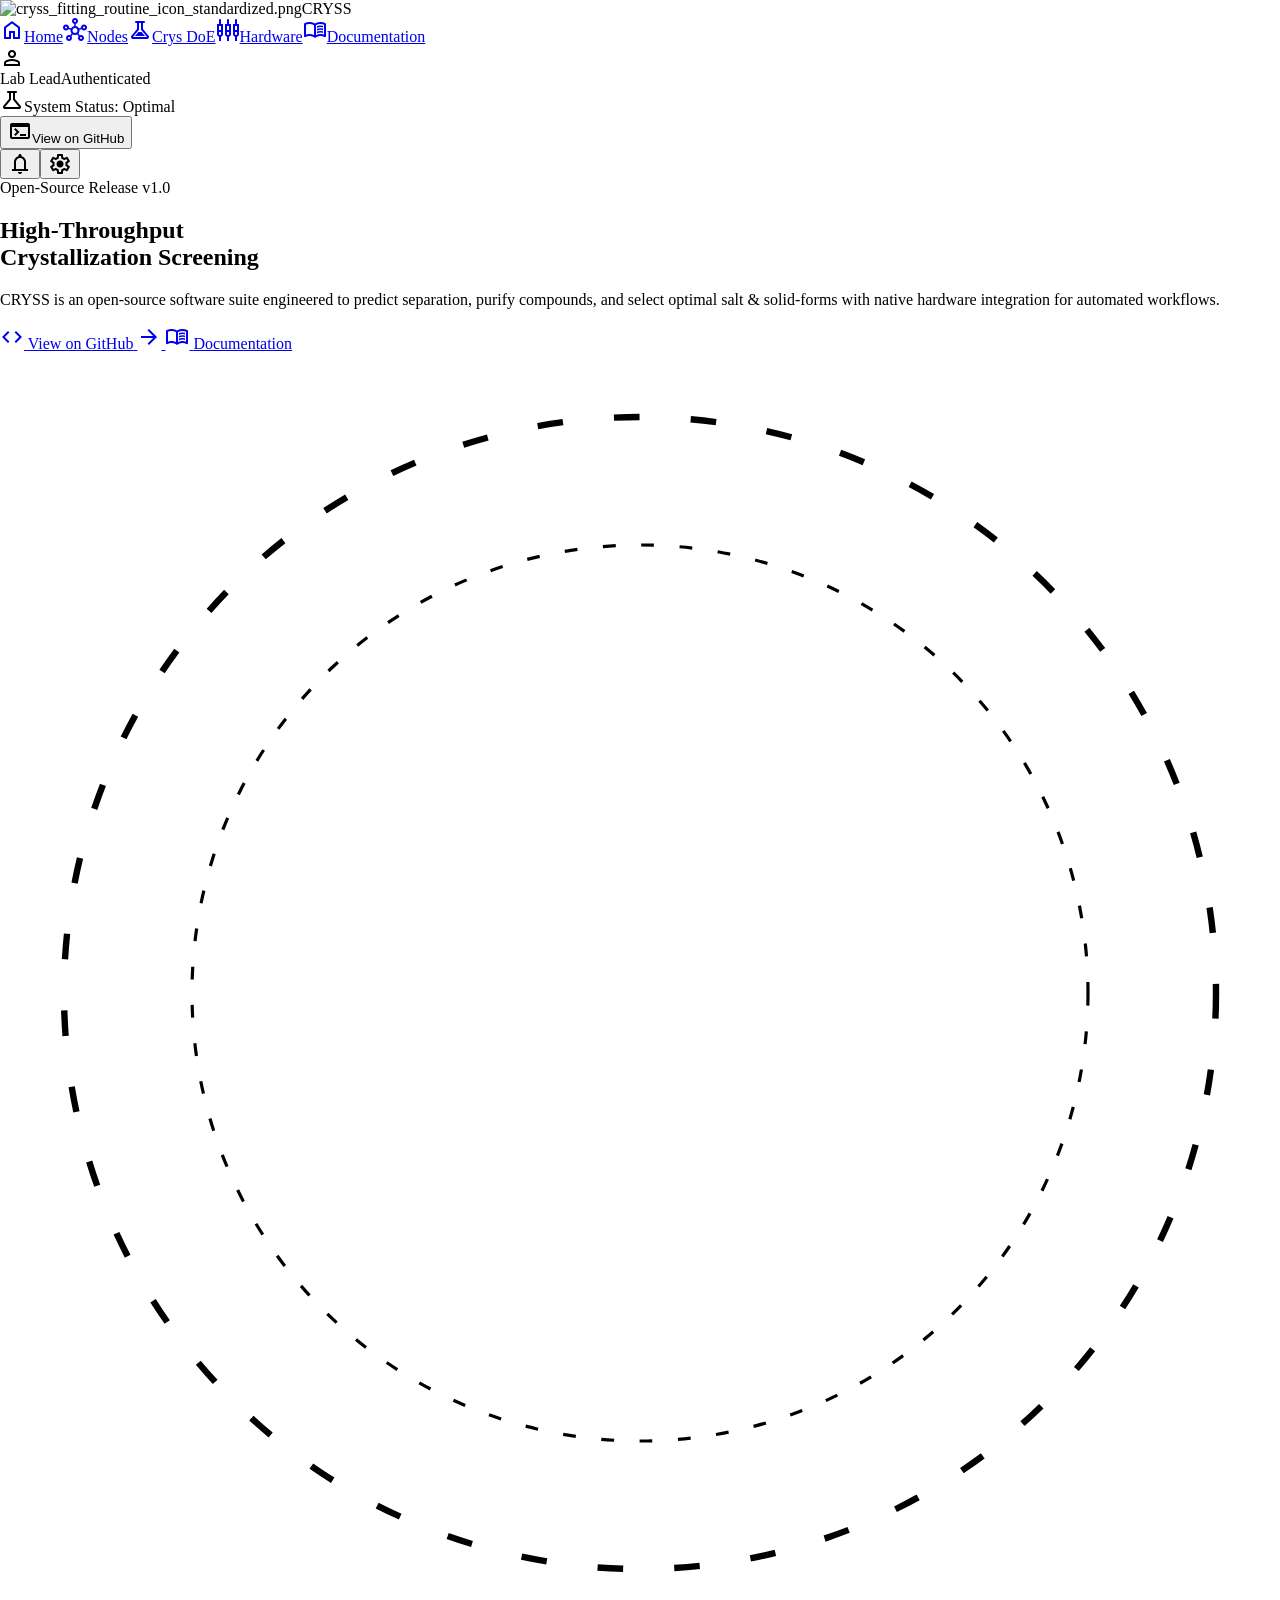
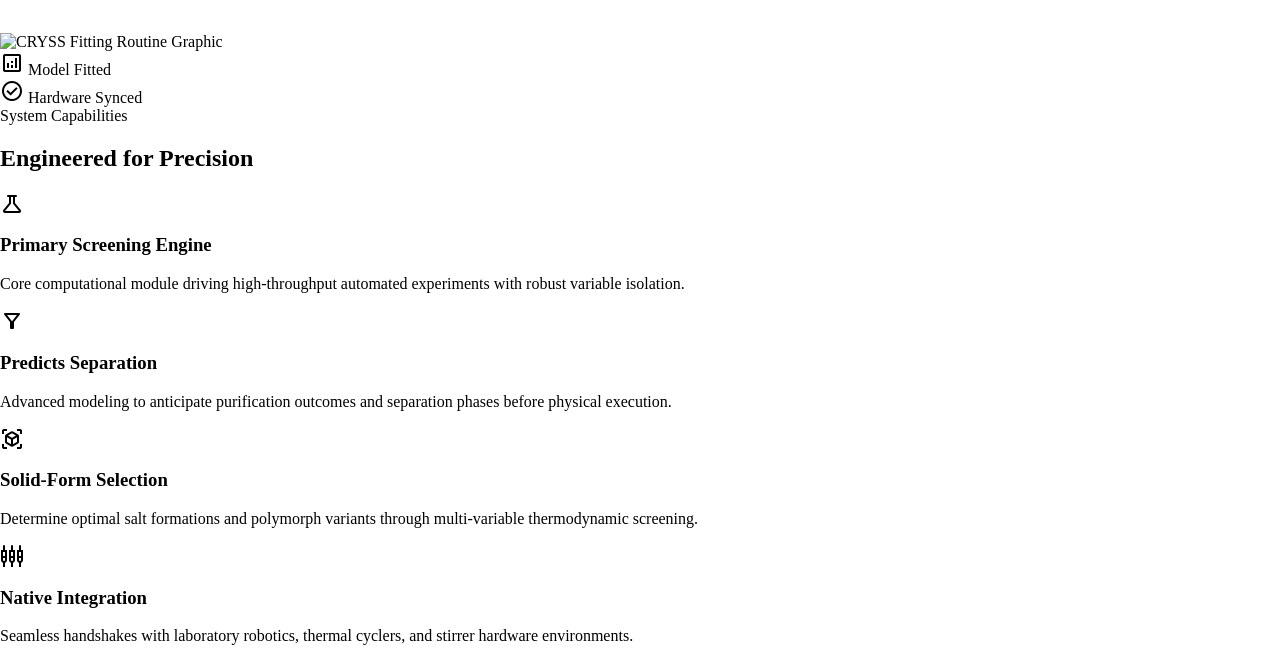
==== Index.html @ 3552c9a1 "Add files via upload" ====
<html lang="en"><head><meta charset="utf-8"/><meta content="width=device-width, initial-scale=1.0" name="viewport"/><link href="https://fonts.googleapis.com/css2?family=Inter:wght@400;600;700&amp;family=JetBrains+Mono:wght@600&amp;display=swap" rel="stylesheet"/><link href="https://fonts.googleapis.com/css2?family=Material+Symbols+Outlined:opsz,wght,FILL,GRAD@24,400,0,0" rel="stylesheet"/>
<link href="https://fonts.googleapis.com/css2?family=Material+Symbols+Outlined:wght,FILL@100..700,0..1&amp;display=swap" rel="stylesheet"/><style>@layer base{html,body{margin:0;padding:0;}body{overscroll-behavior:none;min-height:100vh;}main>:first-child{margin-top:0!important;}main>:last-child{margin-bottom:0!important;}}::-webkit-scrollbar{display:none;}</style><script src="https://cdn.tailwindcss.com"></script><script id="tailwind-config">tailwind.config={theme:{extend:{"colors":{"surface-container":"#eaeef2","primary-fixed-dim":"#93ccff","surface-bright":"#f6fafe","surface-dim":"#d6dade","on-secondary":"#ffffff","outline-variant":"#bfc7d2","surface-variant":"#dfe3e7","on-primary":"#ffffff","background":"#f6fafe","on-secondary-fixed":"#131b2e","on-tertiary-container":"#fffbff","primary":"#006194","on-secondary-container":"#5c647a","on-error-container":"#93000a","surface-tint":"#006398","inverse-surface":"#2c3134","hardware-active":"#22C55E","surface-container-lowest":"#ffffff","surface-white":"#FFFFFF","inverse-on-surface":"#edf1f5","error":"#ba1a1a","primary-fixed":"#cce5ff","on-surface-variant":"#3f4850","on-tertiary":"#ffffff","on-primary-container":"#fdfcff","on-tertiary-fixed":"#2f1500","secondary-fixed-dim":"#bec6e0","outline":"#707881","on-background":"#171c1f","data-ideal":"#0284C7","on-error":"#ffffff","surface-container-low":"#f0f4f8","border-subtle":"#CBD5S1","data-error":"#D97706","on-tertiary-fixed-variant":"#6e3900","on-primary-fixed-variant":"#004b73","surface-container-highest":"#dfe3e7","tertiary-fixed":"#ffdcc3","secondary":"#565e74","secondary-container":"#dae2fd","on-primary-fixed":"#001d31","primary-container":"#007bb9","inverse-primary":"#93ccff","on-surface":"#171c1f","tertiary-container":"#b15f00","tertiary-fixed-dim":"#ffb77d","surface-container-high":"#e4e9ed","on-secondary-fixed-variant":"#3f465c","secondary-fixed":"#dae2fd","surface":"#f6fafe","tertiary":"#8d4b00","error-container":"#ffdad6"},"borderRadius":{"DEFAULT":"0.25rem","lg":"0.5rem","xl":"0.75rem","full":"9999px"},"spacing":{"gutter":"1rem","margin-desktop":"2rem","density-comfy":"1.5rem","density-tight":"0.5rem","container-max":"1440px","margin-mobile":"1rem"},"fontFamily":{"label-caps":["JetBrains Mono"],"headline-lg-mobile":["Inter"],"data-table":["Inter"],"headline-xl":["Inter"],"headline-lg":["Inter"],"body-lg":["Inter"],"body-sm":["Inter"]},"fontSize":{"label-caps":["12px",{"lineHeight":"16px","letterSpacing":"0.05em","fontWeight":"600"}],"headline-lg-mobile":["20px",{"lineHeight":"28px","fontWeight":"600"}],"data-table":["13px",{"lineHeight":"18px","fontWeight":"400"}],"headline-xl":["36px",{"lineHeight":"44px","letterSpacing":"-0.02em","fontWeight":"700"}],"headline-lg":["24px",{"lineHeight":"32px","fontWeight":"600"}],"body-lg":["16px",{"lineHeight":"24px","fontWeight":"400"}],"body-sm":["14px",{"lineHeight":"20px","fontWeight":"400"}]}}}}</script></head><body class="bg-background font-body-lg text-on-background"><aside class="fixed left-0 top-0 h-full w-72 bg-surface-container-low z-50 flex flex-col border-r border-outline-variant shadow-sm"><div class="p-6 mb-4 flex items-center gap-3"><img alt="cryss_fitting_routine_icon_standardized.png" class="h-8 w-auto object-contain" src="https://lh3.googleusercontent.com/aida/[base64]"/><span class="font-headline-lg text-headline-lg tracking-tight text-primary">CRYSS</span></div><nav class="flex-1 px-4 space-y-1" data-active-classes="bg-primary-container text-on-primary-container font-semibold shadow-sm"><a aria-current="page" class="flex items-center px-4 py-3 rounded-lg transition-all group bg-primary-container text-on-primary-container font-semibold shadow-sm" data-path="home" href="#"><span class="material-symbols-outlined mr-3">home</span>Home</a><a class="flex items-center px-4 py-3 rounded-lg text-on-surface-variant hover:bg-surface-container-high hover:text-on-surface transition-all group" data-path="nodes" href="#"><span class="material-symbols-outlined mr-3">hub</span>Nodes</a><a class="flex items-center px-4 py-3 rounded-lg text-on-surface-variant hover:bg-surface-container-high hover:text-on-surface transition-all group" data-path="crys-doe" href="#"><span class="material-symbols-outlined mr-3">experiment</span>Crys DoE</a><a class="flex items-center px-4 py-3 rounded-lg text-on-surface-variant hover:bg-surface-container-high hover:text-on-surface transition-all group" data-path="hardware-integration" href="#"><span class="material-symbols-outlined mr-3">settings_input_component</span>Hardware</a><a class="flex items-center px-4 py-3 rounded-lg text-on-surface-variant hover:bg-surface-container-high hover:text-on-surface transition-all group" data-path="documentation" href="#"><span class="material-symbols-outlined mr-3">menu_book</span>Documentation</a></nav><div class="p-4 border-t border-outline-variant"><div class="bg-surface-container p-3 rounded-lg flex items-center gap-3"><div class="w-8 h-8 rounded-full bg-primary flex items-center justify-center"><span class="material-symbols-outlined text-on-primary text-[18px]">person</span></div><div class="flex flex-col"><span class="text-body-sm font-semibold text-on-surface">Lab Lead</span><span class="text-[10px] font-label-caps uppercase text-on-surface-variant">Authenticated</span></div></div></div></aside><div class="pl-72"><header class="fixed top-0 left-72 right-0 h-16 bg-surface/80 backdrop-blur-xl border-b border-outline-variant z-40 flex items-center justify-between px-8"><div class="flex items-center gap-2 text-on-surface-variant"><span class="material-symbols-outlined text-[20px]">science</span><span class="font-label-caps text-label-caps">System Status: Optimal</span></div><div class="flex items-center gap-4"><button class="flex items-center gap-2 px-4 py-2 rounded-full bg-surface-container-highest hover:bg-surface-container-high text-on-surface-variant transition-colors text-body-sm font-semibold"><span class="material-symbols-outlined text-[18px]">terminal</span>View on GitHub</button><div class="h-8 w-[1px] bg-outline-variant"></div><div class="flex gap-2"><button class="w-10 h-10 flex items-center justify-center rounded-lg hover:bg-surface-container-high transition-colors"><span class="material-symbols-outlined text-on-surface-variant">notifications</span></button><button class="w-10 h-10 flex items-center justify-center rounded-lg hover:bg-surface-container-high transition-colors"><span class="material-symbols-outlined text-on-surface-variant">settings</span></button></div></div></header><main class="relative pt-16 min-h-screen bg-background"><div class="flex flex-col w-full">
<!-- Hero Section -->
<section class="relative flex flex-col lg:flex-row items-center gap-12 px-8 lg:px-16 py-16 lg:py-24 z-10">
<!-- Decorative background elements -->
<div class="absolute top-0 right-0 w-1/2 h-full bg-gradient-to-bl from-primary-fixed-dim/20 to-transparent -z-10 blur-3xl pointer-events-none"></div>
<div class="absolute top-20 left-10 w-64 h-64 bg-secondary-fixed/30 rounded-full blur-3xl -z-10 pointer-events-none"></div>
<div class="flex-1 flex flex-col items-start max-w-2xl">
<div class="flex items-center gap-2 mb-6 bg-surface-container-high px-3 py-1.5 rounded-full shadow-sm">
<span class="w-2 h-2 rounded-full bg-hardware-active animate-pulse"></span>
<span class="font-label-caps text-label-caps text-on-surface-variant uppercase">Open-Source Release v1.0</span>
</div>
<h1 class="font-headline-xl text-[48px] leading-[56px] tracking-tight text-on-background mb-6">
        High-Throughput <br/>
<span class="text-primary">Crystallization Screening</span>
</h1>
<p class="font-body-lg text-body-lg text-on-surface-variant mb-10 max-w-xl">
        CRYSS is an open-source software suite engineered to predict separation, purify compounds, and select optimal salt &amp; solid-forms with native hardware integration for automated workflows.
      </p>
<div class="flex flex-wrap items-center gap-4">
<a class="flex items-center gap-2 bg-primary text-on-primary px-6 py-3 rounded-lg shadow-md hover:shadow-lg transition-all hover:-translate-y-0.5 group" href="https://github.com/idiocratease-Iggy/idiocratease-iggy.github.io/tree/root/cryss">
<span class="material-symbols-outlined text-[20px]">code</span>
<span class="font-label-caps text-label-caps">View on GitHub</span>
<span class="material-symbols-outlined text-[16px] opacity-0 group-hover:opacity-100 transition-opacity -ml-2 group-hover:ml-1">arrow_forward</span>
</a>
<a class="flex items-center gap-2 bg-surface-container-highest text-on-surface px-6 py-3 rounded-lg shadow-sm hover:bg-surface-container-high transition-colors" href="#">
<span class="material-symbols-outlined text-[20px]">menu_book</span>
<span class="font-label-caps text-label-caps">Documentation</span>
</a>
</div>
</div>
<!-- Hero Image / Graphic Showcase -->
<div class="flex-1 relative w-full max-w-lg mx-auto flex items-center justify-center group">
<!-- Rotating technical ring -->
<svg class="absolute inset-0 w-full h-full text-outline-variant/30 animate-[spin_60s_linear_infinite]" fill="none" viewbox="0 0 200 200">
<circle cx="100" cy="100" r="90" stroke="currentColor" stroke-dasharray="4 8" stroke-width="1"></circle>
<circle cx="100" cy="100" r="70" stroke="currentColor" stroke-dasharray="2 4" stroke-width="0.5"></circle>
</svg>
<div class="relative z-10 w-64 h-64 lg:w-80 lg:h-80 bg-surface-container-lowest rounded-full shadow-2xl flex items-center justify-center p-8 transition-transform duration-700 group-hover:scale-105">
<img alt="CRYSS Fitting Routine Graphic" class="w-full h-full object-contain" src="https://lh3.googleusercontent.com/aida-public/[base64]"/>
</div>
<!-- Floating data badges -->
<div class="absolute top-10 right-0 bg-surface-container-lowest shadow-md rounded-lg px-4 py-2 flex items-center gap-2 animate-[bounce_3s_infinite_ease-in-out]">
<span class="material-symbols-outlined text-primary text-[16px]">analytics</span>
<span class="font-label-caps text-[10px] text-on-surface">Model Fitted</span>
</div>
<div class="absolute bottom-10 left-0 bg-surface-container-lowest shadow-md rounded-lg px-4 py-2 flex items-center gap-2 animate-[bounce_4s_infinite_ease-in-out_reverse]">
<span class="material-symbols-outlined text-hardware-active text-[16px]">check_circle</span>
<span class="font-label-caps text-[10px] text-on-surface">Hardware Synced</span>
</div>
</div>
</section>
<!-- Features Grid -->
<section class="px-8 lg:px-16 py-16 bg-surface z-20 relative shadow-[0_-10px_40px_rgba(0,0,0,0.03)] -mt-8 rounded-t-3xl">
<div class="mb-12 flex flex-col items-start">
<span class="font-label-caps text-label-caps text-primary mb-2 tracking-widest uppercase">System Capabilities</span>
<h2 class="font-headline-lg text-headline-lg text-on-background">Engineered for Precision</h2>
</div>
<div class="grid grid-cols-1 md:grid-cols-2 lg:grid-cols-4 gap-6">
<!-- Feature 1 -->
<div class="bg-surface-container-lowest shadow-sm hover:shadow-md transition-shadow rounded-xl p-6 flex flex-col h-full group">
<div class="w-12 h-12 bg-primary-container text-on-primary-container rounded-lg flex items-center justify-center mb-6 group-hover:bg-primary group-hover:text-on-primary transition-colors">
<span class="material-symbols-outlined text-[24px]">science</span>
</div>
<h3 class="font-headline-lg-mobile text-headline-lg-mobile text-on-surface mb-3">Primary Screening Engine</h3>
<p class="font-body-sm text-body-sm text-on-surface-variant flex-grow">
          Core computational module driving high-throughput automated experiments with robust variable isolation.
        </p>
</div>
<!-- Feature 2 -->
<div class="bg-surface-container-lowest shadow-sm hover:shadow-md transition-shadow rounded-xl p-6 flex flex-col h-full group">
<div class="w-12 h-12 bg-primary-container text-on-primary-container rounded-lg flex items-center justify-center mb-6 group-hover:bg-primary group-hover:text-on-primary transition-colors">
<span class="material-symbols-outlined text-[24px]">filter_alt</span>
</div>
<h3 class="font-headline-lg-mobile text-headline-lg-mobile text-on-surface mb-3">Predicts Separation</h3>
<p class="font-body-sm text-body-sm text-on-surface-variant flex-grow">
          Advanced modeling to anticipate purification outcomes and separation phases before physical execution.
        </p>
</div>
<!-- Feature 3 -->
<div class="bg-surface-container-lowest shadow-sm hover:shadow-md transition-shadow rounded-xl p-6 flex flex-col h-full group">
<div class="w-12 h-12 bg-primary-container text-on-primary-container rounded-lg flex items-center justify-center mb-6 group-hover:bg-primary group-hover:text-on-primary transition-colors">
<span class="material-symbols-outlined text-[24px]">view_in_ar</span>
</div>
<h3 class="font-headline-lg-mobile text-headline-lg-mobile text-on-surface mb-3">Solid-Form Selection</h3>
<p class="font-body-sm text-body-sm text-on-surface-variant flex-grow">
          Determine optimal salt formations and polymorph variants through multi-variable thermodynamic screening.
        </p>
</div>
<!-- Feature 4 -->
<div class="bg-surface-container-lowest shadow-sm hover:shadow-md transition-shadow rounded-xl p-6 flex flex-col h-full group relative overflow-hidden">
<div class="absolute top-0 right-0 w-24 h-24 bg-hardware-active/10 rounded-bl-full -z-0"></div>
<div class="w-12 h-12 bg-primary-container text-on-primary-container rounded-lg flex items-center justify-center mb-6 relative z-10 group-hover:bg-primary group-hover:text-on-primary transition-colors">
<span class="material-symbols-outlined text-[24px]">settings_input_component</span>
</div>
<h3 class="font-headline-lg-mobile text-headline-lg-mobile text-on-surface mb-3 relative z-10">Native Integration</h3>
<p class="font-body-sm text-body-sm text-on-surface-variant flex-grow relative z-10">
          Seamless handshakes with laboratory robotics, thermal cyclers, and stirrer hardware environments.
        </p>
</div>
</div>
</section>
</div></main></div></body></html>
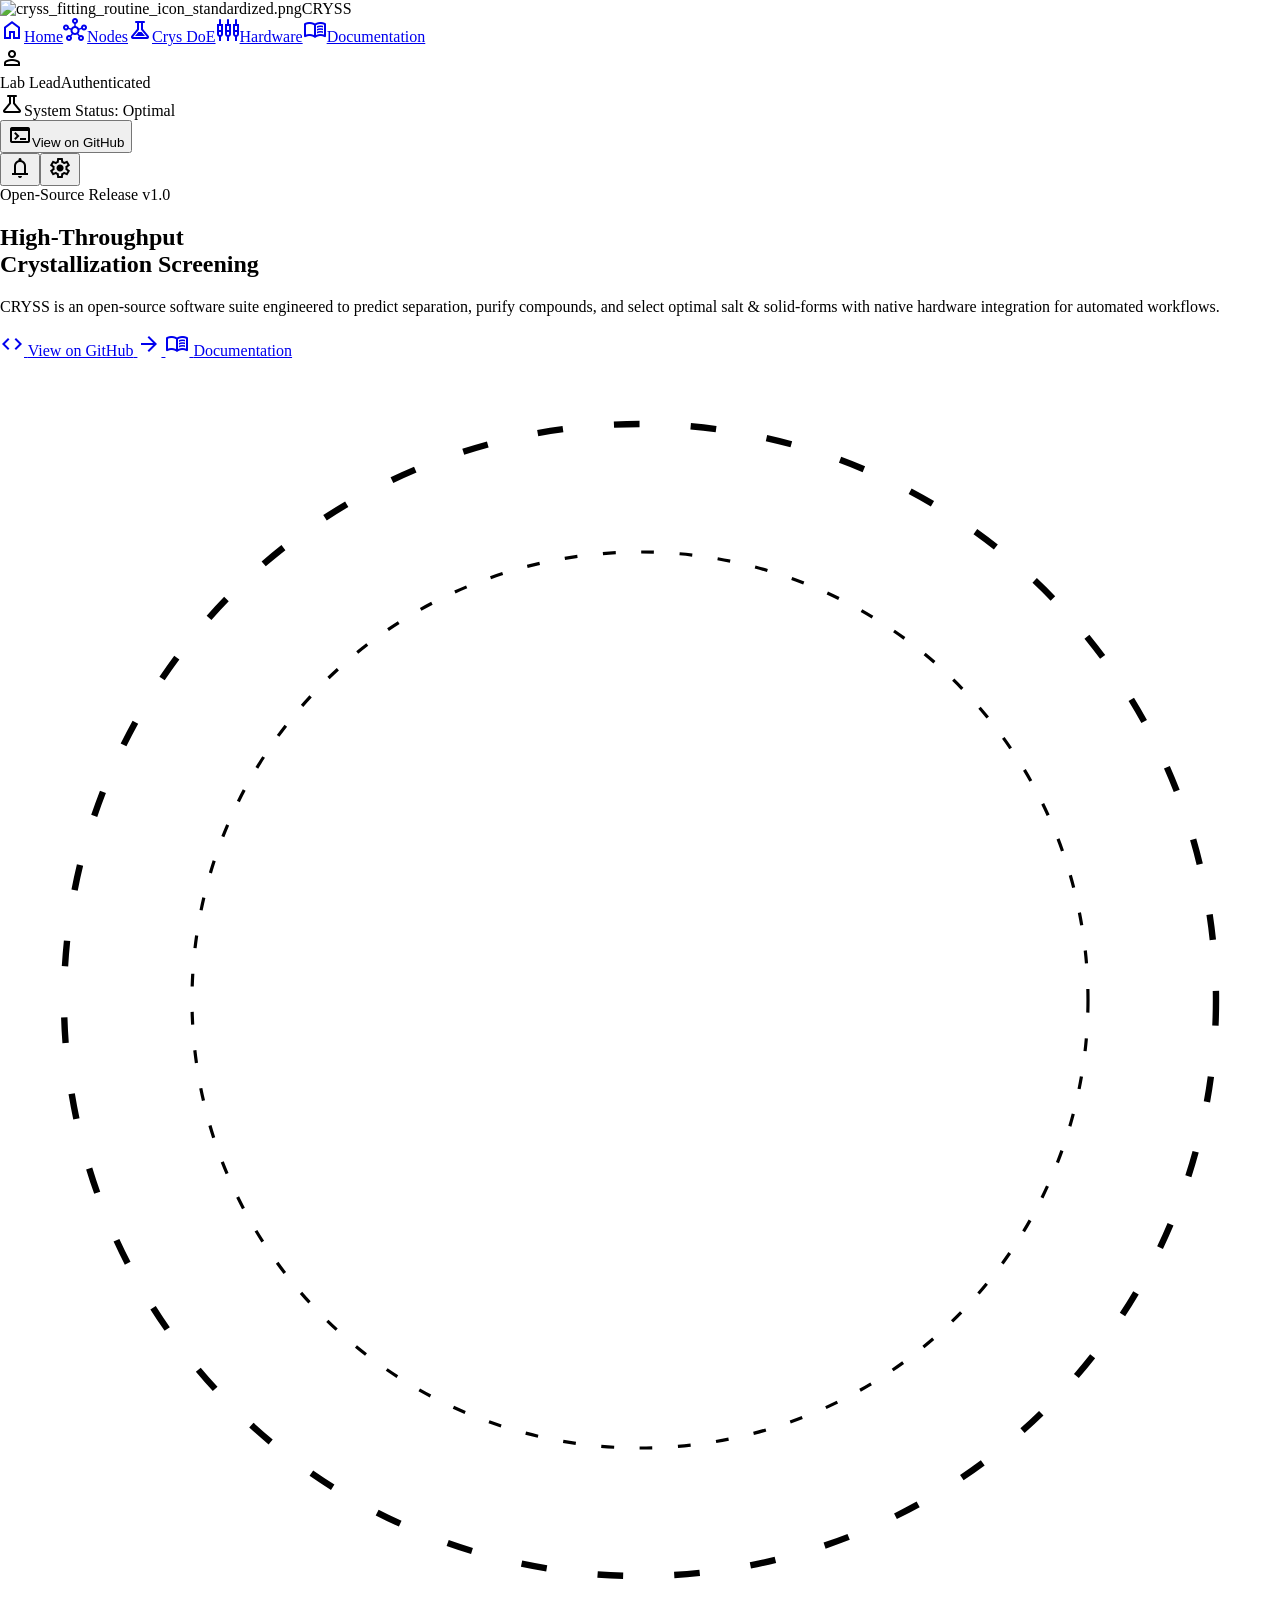
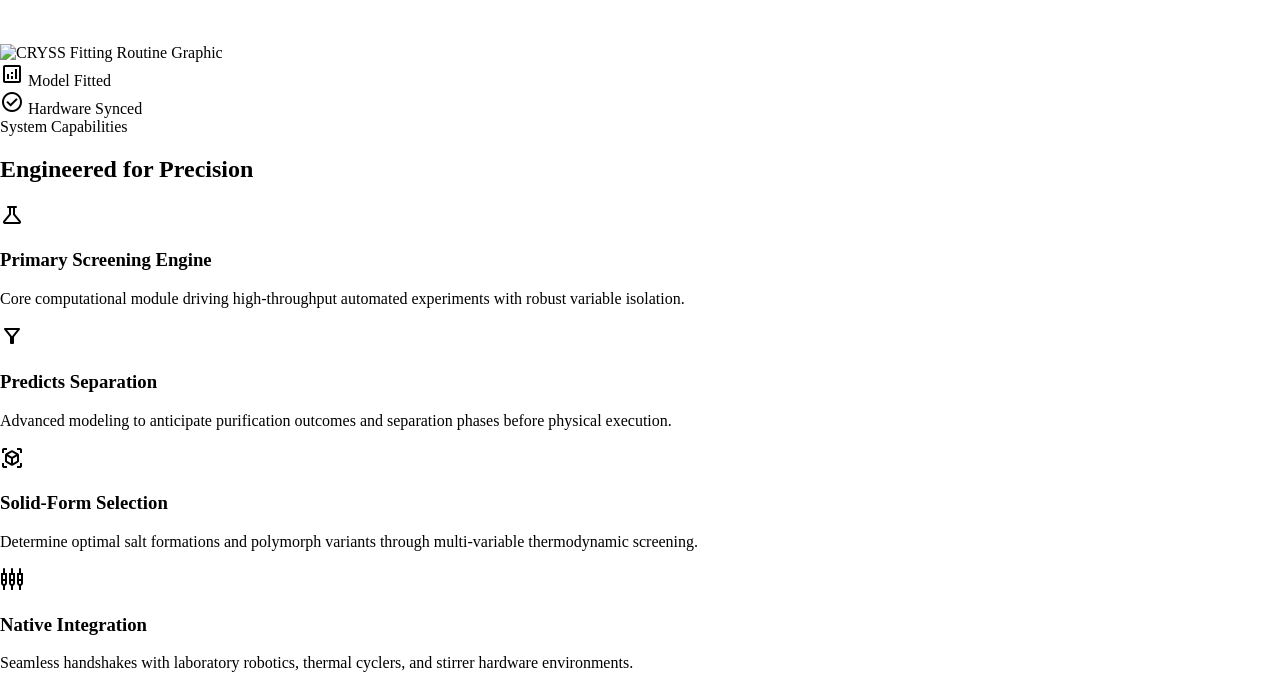
==== commit 635b27bc: "Update Index.html" ====
--- a/Index.html
+++ b/Index.html
@@ -1,5 +1,5 @@
-<html lang="en"><head><meta charset="utf-8"/><meta content="width=device-width, initial-scale=1.0" name="viewport"/><link href="https://fonts.googleapis.com/css2?family=Inter:wght@400;600;700&amp;family=JetBrains+Mono:wght@600&amp;display=swap" rel="stylesheet"/><link href="https://fonts.googleapis.com/css2?family=Material+Symbols+Outlined:opsz,wght,FILL,GRAD@24,400,0,0" rel="stylesheet"/>
-<link href="https://fonts.googleapis.com/css2?family=Material+Symbols+Outlined:wght,FILL@100..700,0..1&amp;display=swap" rel="stylesheet"/><style>@layer base{html,body{margin:0;padding:0;}body{overscroll-behavior:none;min-height:100vh;}main>:first-child{margin-top:0!important;}main>:last-child{margin-bottom:0!important;}}::-webkit-scrollbar{display:none;}</style><script src="https://cdn.tailwindcss.com"></script><script id="tailwind-config">tailwind.config={theme:{extend:{"colors":{"surface-container":"#eaeef2","primary-fixed-dim":"#93ccff","surface-bright":"#f6fafe","surface-dim":"#d6dade","on-secondary":"#ffffff","outline-variant":"#bfc7d2","surface-variant":"#dfe3e7","on-primary":"#ffffff","background":"#f6fafe","on-secondary-fixed":"#131b2e","on-tertiary-container":"#fffbff","primary":"#006194","on-secondary-container":"#5c647a","on-error-container":"#93000a","surface-tint":"#006398","inverse-surface":"#2c3134","hardware-active":"#22C55E","surface-container-lowest":"#ffffff","surface-white":"#FFFFFF","inverse-on-surface":"#edf1f5","error":"#ba1a1a","primary-fixed":"#cce5ff","on-surface-variant":"#3f4850","on-tertiary":"#ffffff","on-primary-container":"#fdfcff","on-tertiary-fixed":"#2f1500","secondary-fixed-dim":"#bec6e0","outline":"#707881","on-background":"#171c1f","data-ideal":"#0284C7","on-error":"#ffffff","surface-container-low":"#f0f4f8","border-subtle":"#CBD5S1","data-error":"#D97706","on-tertiary-fixed-variant":"#6e3900","on-primary-fixed-variant":"#004b73","surface-container-highest":"#dfe3e7","tertiary-fixed":"#ffdcc3","secondary":"#565e74","secondary-container":"#dae2fd","on-primary-fixed":"#001d31","primary-container":"#007bb9","inverse-primary":"#93ccff","on-surface":"#171c1f","tertiary-container":"#b15f00","tertiary-fixed-dim":"#ffb77d","surface-container-high":"#e4e9ed","on-secondary-fixed-variant":"#3f465c","secondary-fixed":"#dae2fd","surface":"#f6fafe","tertiary":"#8d4b00","error-container":"#ffdad6"},"borderRadius":{"DEFAULT":"0.25rem","lg":"0.5rem","xl":"0.75rem","full":"9999px"},"spacing":{"gutter":"1rem","margin-desktop":"2rem","density-comfy":"1.5rem","density-tight":"0.5rem","container-max":"1440px","margin-mobile":"1rem"},"fontFamily":{"label-caps":["JetBrains Mono"],"headline-lg-mobile":["Inter"],"data-table":["Inter"],"headline-xl":["Inter"],"headline-lg":["Inter"],"body-lg":["Inter"],"body-sm":["Inter"]},"fontSize":{"label-caps":["12px",{"lineHeight":"16px","letterSpacing":"0.05em","fontWeight":"600"}],"headline-lg-mobile":["20px",{"lineHeight":"28px","fontWeight":"600"}],"data-table":["13px",{"lineHeight":"18px","fontWeight":"400"}],"headline-xl":["36px",{"lineHeight":"44px","letterSpacing":"-0.02em","fontWeight":"700"}],"headline-lg":["24px",{"lineHeight":"32px","fontWeight":"600"}],"body-lg":["16px",{"lineHeight":"24px","fontWeight":"400"}],"body-sm":["14px",{"lineHeight":"20px","fontWeight":"400"}]}}}}</script></head><body class="bg-background font-body-lg text-on-background"><aside class="fixed left-0 top-0 h-full w-72 bg-surface-container-low z-50 flex flex-col border-r border-outline-variant shadow-sm"><div class="p-6 mb-4 flex items-center gap-3"><img alt="cryss_fitting_routine_icon_standardized.png" class="h-8 w-auto object-contain" src="https://lh3.googleusercontent.com/aida/[base64]"/><span class="font-headline-lg text-headline-lg tracking-tight text-primary">CRYSS</span></div><nav class="flex-1 px-4 space-y-1" data-active-classes="bg-primary-container text-on-primary-container font-semibold shadow-sm"><a aria-current="page" class="flex items-center px-4 py-3 rounded-lg transition-all group bg-primary-container text-on-primary-container font-semibold shadow-sm" data-path="home" href="#"><span class="material-symbols-outlined mr-3">home</span>Home</a><a class="flex items-center px-4 py-3 rounded-lg text-on-surface-variant hover:bg-surface-container-high hover:text-on-surface transition-all group" data-path="nodes" href="#"><span class="material-symbols-outlined mr-3">hub</span>Nodes</a><a class="flex items-center px-4 py-3 rounded-lg text-on-surface-variant hover:bg-surface-container-high hover:text-on-surface transition-all group" data-path="crys-doe" href="#"><span class="material-symbols-outlined mr-3">experiment</span>Crys DoE</a><a class="flex items-center px-4 py-3 rounded-lg text-on-surface-variant hover:bg-surface-container-high hover:text-on-surface transition-all group" data-path="hardware-integration" href="#"><span class="material-symbols-outlined mr-3">settings_input_component</span>Hardware</a><a class="flex items-center px-4 py-3 rounded-lg text-on-surface-variant hover:bg-surface-container-high hover:text-on-surface transition-all group" data-path="documentation" href="#"><span class="material-symbols-outlined mr-3">menu_book</span>Documentation</a></nav><div class="p-4 border-t border-outline-variant"><div class="bg-surface-container p-3 rounded-lg flex items-center gap-3"><div class="w-8 h-8 rounded-full bg-primary flex items-center justify-center"><span class="material-symbols-outlined text-on-primary text-[18px]">person</span></div><div class="flex flex-col"><span class="text-body-sm font-semibold text-on-surface">Lab Lead</span><span class="text-[10px] font-label-caps uppercase text-on-surface-variant">Authenticated</span></div></div></div></aside><div class="pl-72"><header class="fixed top-0 left-72 right-0 h-16 bg-surface/80 backdrop-blur-xl border-b border-outline-variant z-40 flex items-center justify-between px-8"><div class="flex items-center gap-2 text-on-surface-variant"><span class="material-symbols-outlined text-[20px]">science</span><span class="font-label-caps text-label-caps">System Status: Optimal</span></div><div class="flex items-center gap-4"><button class="flex items-center gap-2 px-4 py-2 rounded-full bg-surface-container-highest hover:bg-surface-container-high text-on-surface-variant transition-colors text-body-sm font-semibold"><span class="material-symbols-outlined text-[18px]">terminal</span>View on GitHub</button><div class="h-8 w-[1px] bg-outline-variant"></div><div class="flex gap-2"><button class="w-10 h-10 flex items-center justify-center rounded-lg hover:bg-surface-container-high transition-colors"><span class="material-symbols-outlined text-on-surface-variant">notifications</span></button><button class="w-10 h-10 flex items-center justify-center rounded-lg hover:bg-surface-container-high transition-colors"><span class="material-symbols-outlined text-on-surface-variant">settings</span></button></div></div></header><main class="relative pt-16 min-h-screen bg-background"><div class="flex flex-col w-full">
+<!DOCTYPE html><html lang="en"><head><meta charset="utf-8"><meta content="width=device-width, initial-scale=1.0" name="viewport"><link href="https://fonts.googleapis.com/css2?family=Inter:wght@400;600;700&amp;family=JetBrains+Mono:wght@600&amp;display=swap" rel="stylesheet"><link href="https://fonts.googleapis.com/css2?family=Material+Symbols+Outlined:opsz,wght,FILL,GRAD@24,400,0,0" rel="stylesheet">
+<link href="https://fonts.googleapis.com/css2?family=Material+Symbols+Outlined:wght,FILL@100..700,0..1&amp;display=swap" rel="stylesheet"><style>@layer base{html,body{margin:0;padding:0;}body{overscroll-behavior:none;min-height:100vh;}main>:first-child{margin-top:0!important;}main>:last-child{margin-bottom:0!important;}}::-webkit-scrollbar{display:none;}</style><script src="https://cdn.tailwindcss.com"></script><script id="tailwind-config">tailwind.config={theme:{extend:{"colors":{"surface-container":"#eaeef2","primary-fixed-dim":"#93ccff","surface-bright":"#f6fafe","surface-dim":"#d6dade","on-secondary":"#ffffff","outline-variant":"#bfc7d2","surface-variant":"#dfe3e7","on-primary":"#ffffff","background":"#f6fafe","on-secondary-fixed":"#131b2e","on-tertiary-container":"#fffbff","primary":"#006194","on-secondary-container":"#5c647a","on-error-container":"#93000a","surface-tint":"#006398","inverse-surface":"#2c3134","hardware-active":"#22C55E","surface-container-lowest":"#ffffff","surface-white":"#FFFFFF","inverse-on-surface":"#edf1f5","error":"#ba1a1a","primary-fixed":"#cce5ff","on-surface-variant":"#3f4850","on-tertiary":"#ffffff","on-primary-container":"#fdfcff","on-tertiary-fixed":"#2f1500","secondary-fixed-dim":"#bec6e0","outline":"#707881","on-background":"#171c1f","data-ideal":"#0284C7","on-error":"#ffffff","surface-container-low":"#f0f4f8","border-subtle":"#CBD5S1","data-error":"#D97706","on-tertiary-fixed-variant":"#6e3900","on-primary-fixed-variant":"#004b73","surface-container-highest":"#dfe3e7","tertiary-fixed":"#ffdcc3","secondary":"#565e74","secondary-container":"#dae2fd","on-primary-fixed":"#001d31","primary-container":"#007bb9","inverse-primary":"#93ccff","on-surface":"#171c1f","tertiary-container":"#b15f00","tertiary-fixed-dim":"#ffb77d","surface-container-high":"#e4e9ed","on-secondary-fixed-variant":"#3f465c","secondary-fixed":"#dae2fd","surface":"#f6fafe","tertiary":"#8d4b00","error-container":"#ffdad6"},"borderRadius":{"DEFAULT":"0.25rem","lg":"0.5rem","xl":"0.75rem","full":"9999px"},"spacing":{"gutter":"1rem","margin-desktop":"2rem","density-comfy":"1.5rem","density-tight":"0.5rem","container-max":"1440px","margin-mobile":"1rem"},"fontFamily":{"label-caps":["JetBrains Mono"],"headline-lg-mobile":["Inter"],"data-table":["Inter"],"headline-xl":["Inter"],"headline-lg":["Inter"],"body-lg":["Inter"],"body-sm":["Inter"]},"fontSize":{"label-caps":["12px",{"lineHeight":"16px","letterSpacing":"0.05em","fontWeight":"600"}],"headline-lg-mobile":["20px",{"lineHeight":"28px","fontWeight":"600"}],"data-table":["13px",{"lineHeight":"18px","fontWeight":"400"}],"headline-xl":["36px",{"lineHeight":"44px","letterSpacing":"-0.02em","fontWeight":"700"}],"headline-lg":["24px",{"lineHeight":"32px","fontWeight":"600"}],"body-lg":["16px",{"lineHeight":"24px","fontWeight":"400"}],"body-sm":["14px",{"lineHeight":"20px","fontWeight":"400"}]}}}}</script></head><body class="bg-background font-body-lg text-on-background"><aside class="fixed left-0 top-0 h-full w-72 bg-surface-container-low z-50 flex flex-col border-r border-outline-variant shadow-sm"><div class="p-6 mb-4 flex items-center gap-3"><img alt="cryss_fitting_routine_icon_standardized.png" class="h-8 w-auto object-contain" src="https://lh3.googleusercontent.com/aida/[base64]"><span class="font-headline-lg text-headline-lg tracking-tight text-primary">CRYSS</span></div><nav class="flex-1 px-4 space-y-1" data-active-classes="bg-primary-container text-on-primary-container font-semibold shadow-sm"><a aria-current="page" class="flex items-center px-4 py-3 rounded-lg transition-all group bg-primary-container text-on-primary-container font-semibold shadow-sm" data-path="home" href="index.html"><span class="material-symbols-outlined mr-3">home</span>Home</a><a class="flex items-center px-4 py-3 rounded-lg text-on-surface-variant hover:bg-surface-container-high hover:text-on-surface transition-all group" data-path="nodes" href="nodes.html"><span class="material-symbols-outlined mr-3">hub</span>Nodes</a><a class="flex items-center px-4 py-3 rounded-lg text-on-surface-variant hover:bg-surface-container-high hover:text-on-surface transition-all group" data-path="crys-doe" href="doe.html"><span class="material-symbols-outlined mr-3">experiment</span>Crys DoE</a><a class="flex items-center px-4 py-3 rounded-lg text-on-surface-variant hover:bg-surface-container-high hover:text-on-surface transition-all group" data-path="hardware-integration" href="hardware.html"><span class="material-symbols-outlined mr-3">settings_input_component</span>Hardware</a><a class="flex items-center px-4 py-3 rounded-lg text-on-surface-variant hover:bg-surface-container-high hover:text-on-surface transition-all group" data-path="documentation" href="#"><span class="material-symbols-outlined mr-3">menu_book</span>Documentation</a></nav><div class="p-4 border-t border-outline-variant"><div class="bg-surface-container p-3 rounded-lg flex items-center gap-3"><div class="w-8 h-8 rounded-full bg-primary flex items-center justify-center"><span class="material-symbols-outlined text-on-primary text-[18px]">person</span></div><div class="flex flex-col"><span class="text-body-sm font-semibold text-on-surface">Lab Lead</span><span class="text-[10px] font-label-caps uppercase text-on-surface-variant">Authenticated</span></div></div></div></aside><div class="pl-72"><header class="fixed top-0 left-72 right-0 h-16 bg-surface/80 backdrop-blur-xl border-b border-outline-variant z-40 flex items-center justify-between px-8"><div class="flex items-center gap-2 text-on-surface-variant"><span class="material-symbols-outlined text-[20px]">science</span><span class="font-label-caps text-label-caps">System Status: Optimal</span></div><div class="flex items-center gap-4"><button class="flex items-center gap-2 px-4 py-2 rounded-full bg-surface-container-highest hover:bg-surface-container-high text-on-surface-variant transition-colors text-body-sm font-semibold"><span class="material-symbols-outlined text-[18px]">terminal</span>View on GitHub</button><div class="h-8 w-[1px] bg-outline-variant"></div><div class="flex gap-2"><button class="w-10 h-10 flex items-center justify-center rounded-lg hover:bg-surface-container-high transition-colors"><span class="material-symbols-outlined text-on-surface-variant">notifications</span></button><button class="w-10 h-10 flex items-center justify-center rounded-lg hover:bg-surface-container-high transition-colors"><span class="material-symbols-outlined text-on-surface-variant">settings</span></button></div></div></header><main class="relative pt-16 min-h-screen bg-background"><div class="flex flex-col w-full">
 <!-- Hero Section -->
 <section class="relative flex flex-col lg:flex-row items-center gap-12 px-8 lg:px-16 py-16 lg:py-24 z-10">
 <!-- Decorative background elements -->
@@ -11,7 +11,7 @@
 <span class="font-label-caps text-label-caps text-on-surface-variant uppercase">Open-Source Release v1.0</span>
 </div>
 <h1 class="font-headline-xl text-[48px] leading-[56px] tracking-tight text-on-background mb-6">
-        High-Throughput <br/>
+        High-Throughput <br>
 <span class="text-primary">Crystallization Screening</span>
 </h1>
 <p class="font-body-lg text-body-lg text-on-surface-variant mb-10 max-w-xl">
@@ -32,12 +32,12 @@
 <!-- Hero Image / Graphic Showcase -->
 <div class="flex-1 relative w-full max-w-lg mx-auto flex items-center justify-center group">
 <!-- Rotating technical ring -->
-<svg class="absolute inset-0 w-full h-full text-outline-variant/30 animate-[spin_60s_linear_infinite]" fill="none" viewbox="0 0 200 200">
+<svg class="absolute inset-0 w-full h-full text-outline-variant/30 animate-[spin_60s_linear_infinite]" fill="none" viewBox="0 0 200 200">
 <circle cx="100" cy="100" r="90" stroke="currentColor" stroke-dasharray="4 8" stroke-width="1"></circle>
 <circle cx="100" cy="100" r="70" stroke="currentColor" stroke-dasharray="2 4" stroke-width="0.5"></circle>
 </svg>
 <div class="relative z-10 w-64 h-64 lg:w-80 lg:h-80 bg-surface-container-lowest rounded-full shadow-2xl flex items-center justify-center p-8 transition-transform duration-700 group-hover:scale-105">
-<img alt="CRYSS Fitting Routine Graphic" class="w-full h-full object-contain" src="https://lh3.googleusercontent.com/aida-public/[base64]"/>
+<img alt="CRYSS Fitting Routine Graphic" class="w-full h-full object-contain" src="https://lh3.googleusercontent.com/aida-public/[base64]">
 </div>
 <!-- Floating data badges -->
 <div class="absolute top-10 right-0 bg-surface-container-lowest shadow-md rounded-lg px-4 py-2 flex items-center gap-2 animate-[bounce_3s_infinite_ease-in-out]">
@@ -100,4 +100,6 @@
 </div>
 </div>
 </section>
-</div></main></div></body></html>+</div></main></div>
+
+</body></html>
